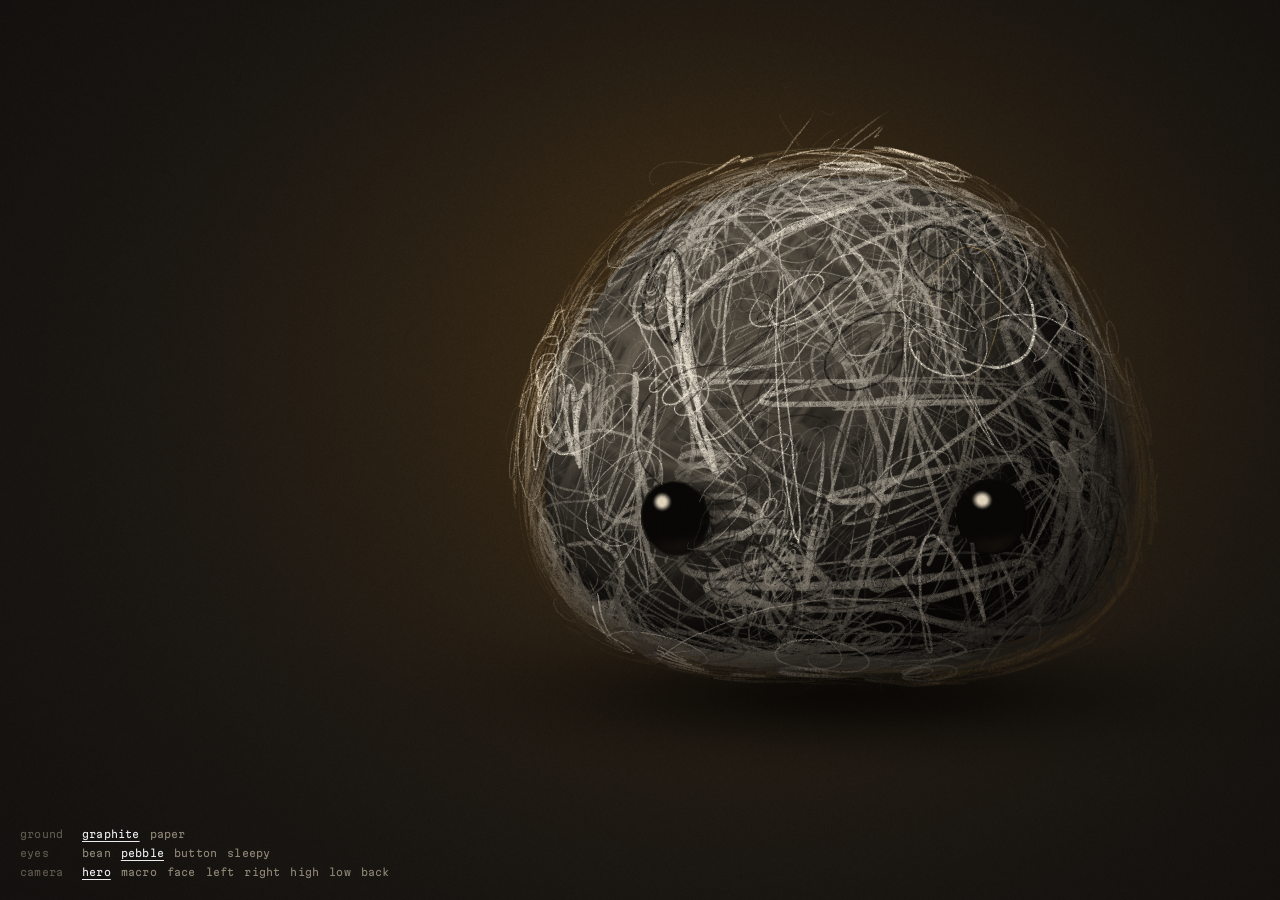
==== lab.html @ f6b20e18 "Blob lab: scribbled agent drawn from the classifier's real weights Look development only. lab.html s" ====
<!doctype html>
<html lang="en">
<head>
<meta charset="utf-8">
<meta name="viewport" content="width=device-width, initial-scale=1">
<meta name="robots" content="noindex">
<title>Blob lab</title>
<link rel="preconnect" href="https://fonts.googleapis.com">
<link rel="preconnect" href="https://fonts.gstatic.com" crossorigin>
<link rel="stylesheet" href="https://fonts.googleapis.com/css2?family=Martian+Mono:wdth,wght@75..112.5,300..600&display=swap">
<style>
  html, body { margin: 0; height: 100%; background: #17130e; overflow: hidden; }
  canvas { display: block; position: fixed; inset: 0; width: 100vw; height: 100vh; }
  nav { position: fixed; left: 20px; bottom: 18px; font: 400 10px/1.9 "Martian Mono", ui-monospace, Menlo, monospace; letter-spacing: 0.02em; color: #a59a86; mix-blend-mode: difference; }
  nav span { display: inline-block; min-width: 6.2em; opacity: 0.6; }
  nav a { color: inherit; text-decoration: none; margin-right: 1em; }
  nav a.on { color: #fff; text-decoration: underline; text-underline-offset: 3px; }
  body.hidehud nav { display: none; }
</style>
<script type="importmap">{"imports":{"three":"./vendor/three.module.min.js","three/addons/":"./vendor/jsm/"}}</script>
</head>
<body>
<canvas id="c"></canvas>
<nav id="hud" aria-label="Look development options"></nav>
<script type="module" src="lab.js"></script>
</body>
</html>
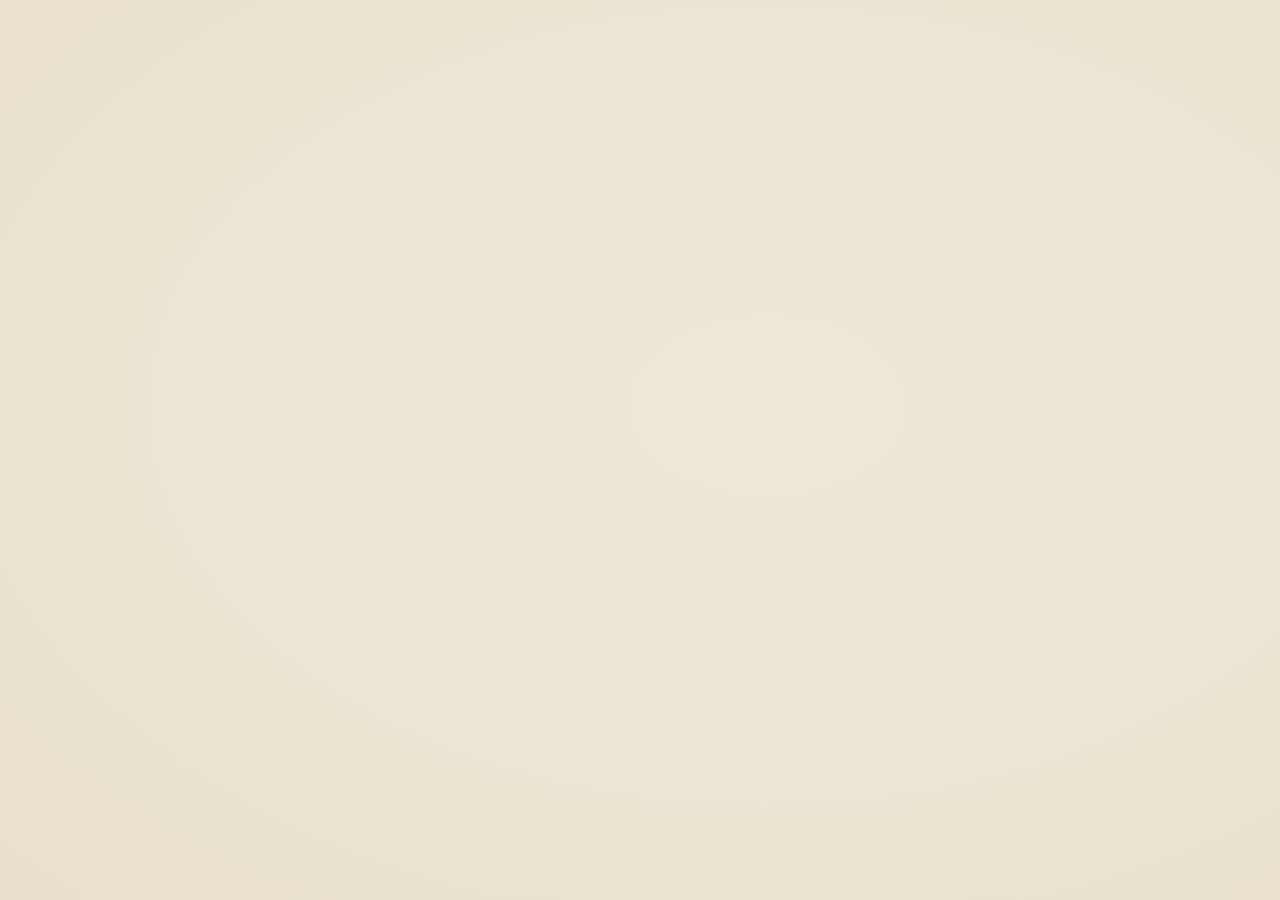
==== commit 1fd29c26: "The blob: paper page, five acts, drawn work scenes, demos answered by the body Hero acts driven by s" ====
--- a/lab.html
+++ b/lab.html
@@ -9,12 +9,12 @@
 <link rel="preconnect" href="https://fonts.gstatic.com" crossorigin>
 <link rel="stylesheet" href="https://fonts.googleapis.com/css2?family=Martian+Mono:wdth,wght@75..112.5,300..600&display=swap">
 <style>
-  html, body { margin: 0; height: 100%; background: #17130e; overflow: hidden; }
+  html, body { margin: 0; height: 100%; overflow: hidden; background: radial-gradient(120% 110% at 60% 45%, #efe8d8 0%, #e8ddc4 100%); }
   canvas { display: block; position: fixed; inset: 0; width: 100vw; height: 100vh; }
-  nav { position: fixed; left: 20px; bottom: 18px; font: 400 10px/1.9 "Martian Mono", ui-monospace, Menlo, monospace; letter-spacing: 0.02em; color: #a59a86; mix-blend-mode: difference; }
+  nav { position: fixed; left: 20px; bottom: 18px; font: 400 10px/1.9 "Martian Mono", ui-monospace, Menlo, monospace; letter-spacing: 0.02em; color: #6f6a60; }
   nav span { display: inline-block; min-width: 6.2em; opacity: 0.6; }
   nav a { color: inherit; text-decoration: none; margin-right: 1em; }
-  nav a.on { color: #fff; text-decoration: underline; text-underline-offset: 3px; }
+  nav a.on { color: #1c1b19; text-decoration: underline; text-underline-offset: 3px; }
   body.hidehud nav { display: none; }
 </style>
 <script type="importmap">{"imports":{"three":"./vendor/three.module.min.js","three/addons/":"./vendor/jsm/"}}</script>
